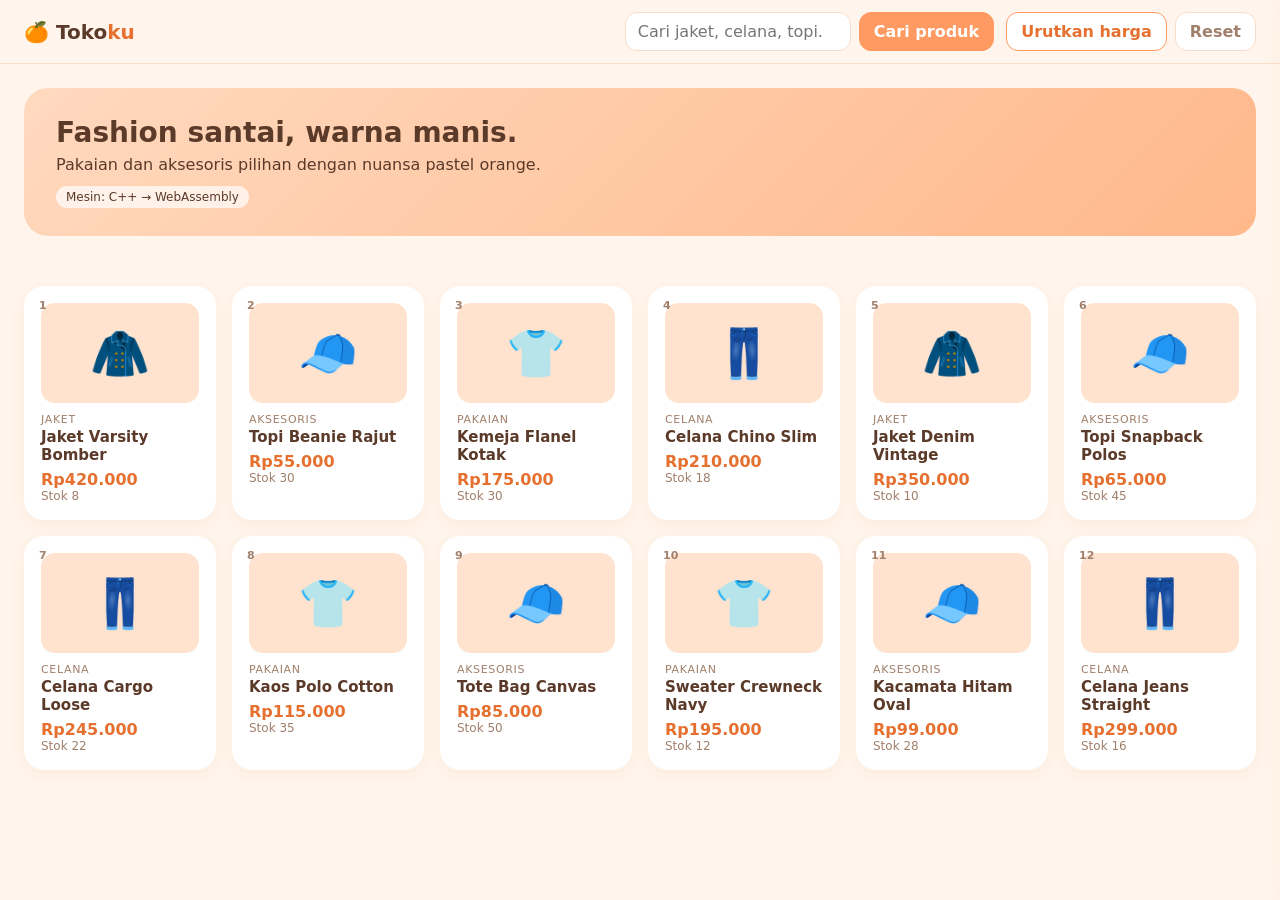
==== web/index.html @ 899a1a5c "Tokoku 1.1" ====
<!doctype html>
<html lang="id">
<head>
  <meta charset="utf-8">
  <meta name="viewport" content="width=device-width, initial-scale=1">
  <title>Tokoku - Fashion & Aksesoris</title>
  <link rel="stylesheet" href="css/style.css">
</head>
<body>
  <header class="topbar">
    <div class="brand">🍊 Toko<span>ku</span></div>
    <form id="form-cari" class="cari">
      <input id="kata" type="search" placeholder="Cari jaket, celana, topi..." autocomplete="off">
      <button type="submit" class="btn btn-utama">Cari produk</button>
    </form>
    <div class="urut">
      <button id="btn-urut" class="btn">Urutkan harga</button>
      <button id="btn-reset" class="btn btn-hantu">Reset</button>
    </div>
  </header>

  <main id="utama">
    <section class="hero">
      <h1>Fashion santai, warna manis.</h1>
      <p>Pakaian dan aksesoris pilihan dengan nuansa pastel orange.</p>
      <span id="badge" class="badge">Memuat mesin C++...</span>
    </section>
    <p id="status" class="status"></p>
    <div id="grid" class="grid"></div>
  </main>

  <aside id="panel" class="panel" aria-hidden="true">
    <header class="panel-kepala">
      <h2 id="panel-judul">Log</h2>
      <button id="panel-tutup" class="tutup" aria-label="Tutup panel log">✕ Tutup</button>
    </header>
    <section id="ringkasan" class="ringkasan"></section>
    <div class="toolbar">
      <button id="btn-putar" class="btn btn-utama">⏸ Jeda</button>
      <button id="btn-lompat" class="btn">⏭ Lompat ke hasil</button>
      <button id="btn-unduh" class="btn">⬇ Unduh log (.txt)</button>
    </div>
    <section id="langkah" class="langkah-daftar"></section>
  </aside>

  <script src="js/engine.js"></script>
  <script src="js/urutan.js"></script>
  <script src="js/tampilan-katalog.js"></script>
  <script src="js/panel-log.js"></script>
  <script src="js/app.js"></script>
</body>
</html>
---- web/css/style.css ----
:root{--bg:#FFF5EC;--kartu:#fff;--peach:#FFE3CF;--orange:#FF9A62;--deep:#E5702F;--ink:#5B3A29;
--muted:#A07F6B;--garis:#F7DDC9;--banding:#FFC857;--geser:#FF7A59;--ok:#6DBE75}
*{box-sizing:border-box}
body{margin:0;font-family:system-ui,-apple-system,"Segoe UI",sans-serif;background:var(--bg);color:var(--ink)}
.topbar{position:sticky;top:0;z-index:5;display:flex;flex-wrap:wrap;gap:12px;align-items:center;
padding:12px 24px;background:rgba(255,245,236,.94);backdrop-filter:blur(8px);border-bottom:1px solid var(--garis)}
.brand{font-weight:800;font-size:20px;margin-right:auto}.brand span{color:var(--deep)}
.cari,.urut{display:flex;gap:8px;align-items:center}
input{font:inherit;padding:9px 12px;border:1px solid var(--garis);border-radius:12px;background:#fff;color:var(--ink)}
input:focus{outline:2px solid var(--orange)}
.btn{font:inherit;font-weight:600;padding:9px 14px;border-radius:12px;border:1px solid var(--orange);
background:#fff;color:var(--deep);cursor:pointer}
.btn:hover{background:var(--peach)}
.btn-utama{background:var(--orange);color:#fff}.btn-utama:hover{background:var(--deep)}
.btn-hantu{border-color:var(--garis);color:var(--muted)}
#utama{padding:24px;transition:padding .25s}
.hero{background:linear-gradient(135deg,#FFD9BF,#FFB88A);border-radius:24px;padding:28px 32px;margin-bottom:16px}
.hero h1{margin:0 0 6px;font-size:28px}.hero p{margin:0 0 12px}
.badge{display:inline-block;font-size:12px;padding:4px 10px;border-radius:99px;background:rgba(255,255,255,.7)}
.status{min-height:22px;margin:0 0 12px;color:var(--muted);font-size:14px}
.grid{display:grid;grid-template-columns:repeat(auto-fill,minmax(180px,1fr));gap:16px}
.kartu{position:relative;background:var(--kartu);border-radius:20px;padding:14px;border:3px solid transparent;
box-shadow:0 4px 14px rgba(229,112,47,.08);transition:transform .15s,opacity .2s,border-color .15s}
.nomor{position:absolute;top:10px;left:12px;font-size:11px;font-weight:700;color:var(--muted)}
.gambar{height:100px;border-radius:14px;background:var(--peach);display:grid;place-items:center;font-size:48px;margin-bottom:10px}
.kategori{font-size:11px;text-transform:uppercase;letter-spacing:.06em;color:var(--muted)}
.kartu h3{margin:2px 0 6px;font-size:15px}.harga{font-weight:800;color:var(--deep)}.stok{font-size:12px;color:var(--muted)}
.is-compare{border-color:var(--banding);transform:translateY(-4px)}
.is-swap{border-color:var(--geser);transform:translateY(-4px) rotate(-1deg)}
.is-found,.is-match{border-color:var(--ok)}
.is-miss{border-color:#d9c6b9;border-style:dashed}
.is-dim{opacity:.35}
.kosong{grid-column:1/-1;text-align:center;color:var(--muted);padding:40px}
.panel{position:fixed;top:0;right:0;bottom:0;width:min(430px,100%);z-index:10;background:#fff;
border-left:1px solid var(--garis);box-shadow:-8px 0 30px rgba(229,112,47,.15);display:flex;flex-direction:column;
transform:translateX(105%);transition:transform .25s}
.panel.buka{transform:none}
.panel-kepala{display:flex;justify-content:space-between;align-items:center;padding:14px 16px;background:var(--peach)}
.panel-kepala h2{margin:0;font-size:17px}
.tutup{font:inherit;font-weight:700;border:0;background:#fff;color:var(--deep);padding:7px 12px;border-radius:10px;cursor:pointer}
.ringkasan{display:grid;grid-template-columns:1fr 1fr;gap:8px;padding:12px 16px}
.stat{background:var(--bg);border-radius:12px;padding:8px 12px}
.stat small{display:block;color:var(--muted);font-size:11px}.stat b{font-size:16px}
.toolbar{display:flex;flex-wrap:wrap;gap:8px;padding:0 16px 12px}
.toolbar .btn{padding:7px 10px;font-size:13px}
.langkah-daftar{flex:1;overflow:auto;padding:0 16px 16px}
details{border:1px solid var(--garis);border-radius:12px;margin-bottom:8px;overflow:hidden}
summary{cursor:pointer;padding:8px 12px;font-weight:700;background:var(--bg);font-size:13px}
.langkah{display:block;width:100%;text-align:left;font:12px/1.45 ui-monospace,Menlo,Consolas,monospace;
border:0;border-left:4px solid var(--garis);background:#fff;padding:6px 10px;cursor:pointer;color:var(--ink)}
.langkah:hover{background:var(--bg)}.langkah.aktif{background:var(--peach)}
.langkah .no{color:var(--muted);margin-right:6px}
.k-geser{border-left-color:var(--geser)}.k-stop{border-left-color:var(--banding)}
.k-cocok{border-left-color:var(--ok)}.k-tidak{border-left-color:#d9c6b9}
@media(min-width:1000px){body.panel-buka #utama{padding-right:455px}}
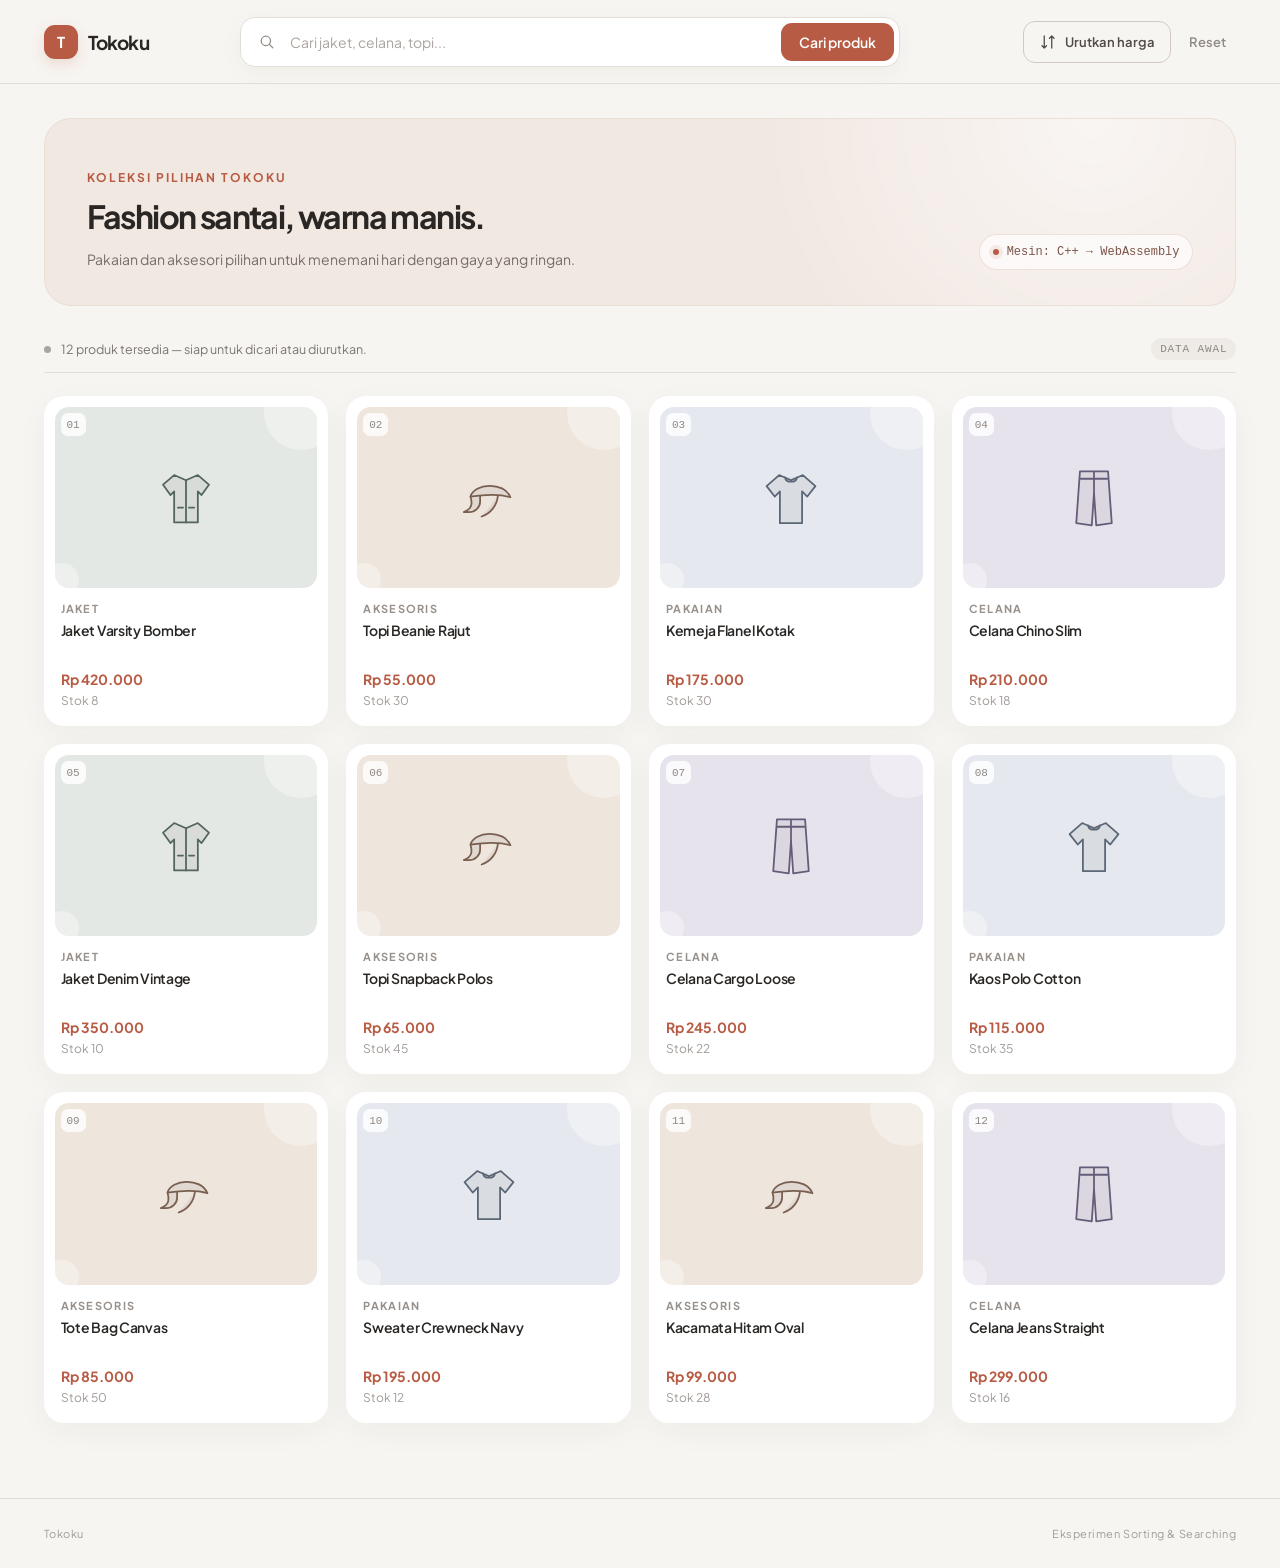
==== commit f85af430: "Tampilan Baru & Final" ====
--- a/web/index.html
+++ b/web/index.html
@@ -4,43 +4,77 @@
   <meta charset="utf-8">
   <meta name="viewport" content="width=device-width, initial-scale=1">
   <title>Tokoku - Fashion & Aksesoris</title>
+  <link rel="icon" href="data:,">
   <link rel="stylesheet" href="css/style.css">
 </head>
 <body>
-  <header class="topbar">
-    <div class="brand">🍊 Toko<span>ku</span></div>
-    <form id="form-cari" class="cari">
-      <input id="kata" type="search" placeholder="Cari jaket, celana, topi..." autocomplete="off">
-      <button type="submit" class="btn btn-utama">Cari produk</button>
-    </form>
-    <div class="urut">
-      <button id="btn-urut" class="btn">Urutkan harga</button>
-      <button id="btn-reset" class="btn btn-hantu">Reset</button>
+  <div class="page-content">
+    <header class="topbar">
+      <a class="brand" href="#"><span class="brand-mark" aria-hidden="true">T</span>Tokoku</a>
+
+      <form id="form-cari" class="search-box">
+        <svg aria-hidden="true" viewBox="0 0 24 24"><circle cx="10.5" cy="10.5" r="6.2"/><path d="m15.2 15.2 4.5 4.5"/></svg>
+        <input id="kata" type="search" aria-label="Cari produk" placeholder="Cari jaket, celana, topi..." autocomplete="off">
+        <button type="submit">Cari produk</button>
+      </form>
+
+      <div class="topbar-actions">
+        <button id="btn-urut" class="sort-button" type="button">
+          <svg aria-hidden="true" viewBox="0 0 24 24"><path d="M7 4v16M4 17l3 3 3-3M17 20V4M14 7l3-3 3 3"/></svg>
+          Urutkan harga
+        </button>
+        <button id="btn-reset" class="reset-button" type="button">Reset</button>
+      </div>
+    </header>
+
+    <main>
+      <section class="compact-hero">
+        <div>
+          <p class="eyebrow">Koleksi pilihan Tokoku</p>
+          <h1>Fashion santai, warna manis.</h1>
+          <p>Pakaian dan aksesori pilihan untuk menemani hari dengan gaya yang ringan.</p>
+        </div>
+        <span class="engine-badge"><i></i><span id="badge">Memuat mesin C++...</span></span>
+      </section>
+
+      <section class="catalog" aria-label="Katalog produk">
+        <div class="catalog-status">
+          <div>
+            <span id="status-dot" class="status-dot"></span>
+            <p id="status"></p>
+          </div>
+          <span id="status-metode">Data awal</span>
+        </div>
+        <div id="grid" class="product-grid"></div>
+      </section>
+    </main>
+
+    <footer>
+      <span>Tokoku</span>
+      <span>Eksperimen Sorting &amp; Searching</span>
+    </footer>
+  </div>
+
+  <aside id="panel" class="log-panel" aria-label="Log algoritma" aria-hidden="true">
+    <div class="log-header">
+      <div>
+        <span id="panel-kicker" class="log-kicker"></span>
+        <h2 id="panel-judul">Log</h2>
+      </div>
+      <button id="panel-tutup" class="close-button" type="button" aria-label="Tutup panel log">
+        <span aria-hidden="true">×</span> Tutup
+      </button>
     </div>
-  </header>
-
-  <main id="utama">
-    <section class="hero">
-      <h1>Fashion santai, warna manis.</h1>
-      <p>Pakaian dan aksesoris pilihan dengan nuansa pastel orange.</p>
-      <span id="badge" class="badge">Memuat mesin C++...</span>
-    </section>
-    <p id="status" class="status"></p>
-    <div id="grid" class="grid"></div>
-  </main>
-
-  <aside id="panel" class="panel" aria-hidden="true">
-    <header class="panel-kepala">
-      <h2 id="panel-judul">Log</h2>
-      <button id="panel-tutup" class="tutup" aria-label="Tutup panel log">✕ Tutup</button>
-    </header>
-    <section id="ringkasan" class="ringkasan"></section>
-    <div class="toolbar">
-      <button id="btn-putar" class="btn btn-utama">⏸ Jeda</button>
-      <button id="btn-lompat" class="btn">⏭ Lompat ke hasil</button>
-      <button id="btn-unduh" class="btn">⬇ Unduh log (.txt)</button>
+    <div class="log-content">
+      <div id="ringkasan" class="summary-grid"></div>
+      <div class="log-actions">
+        <button id="btn-putar" type="button">Ⅱ Jeda</button>
+        <button id="btn-lompat" type="button">» Lompat ke hasil</button>
+        <button id="btn-unduh" type="button">↓ Unduh log (.txt)</button>
+      </div>
+      <div id="legenda" class="log-legend"></div>
+      <div id="langkah" class="log-groups"></div>
     </div>
-    <section id="langkah" class="langkah-daftar"></section>
   </aside>
 
   <script src="js/engine.js"></script>
--- a/web/css/style.css
+++ b/web/css/style.css
@@ -1,55 +1,1015 @@
-:root{--bg:#FFF5EC;--kartu:#fff;--peach:#FFE3CF;--orange:#FF9A62;--deep:#E5702F;--ink:#5B3A29;
---muted:#A07F6B;--garis:#F7DDC9;--banding:#FFC857;--geser:#FF7A59;--ok:#6DBE75}
-*{box-sizing:border-box}
-body{margin:0;font-family:system-ui,-apple-system,"Segoe UI",sans-serif;background:var(--bg);color:var(--ink)}
-.topbar{position:sticky;top:0;z-index:5;display:flex;flex-wrap:wrap;gap:12px;align-items:center;
-padding:12px 24px;background:rgba(255,245,236,.94);backdrop-filter:blur(8px);border-bottom:1px solid var(--garis)}
-.brand{font-weight:800;font-size:20px;margin-right:auto}.brand span{color:var(--deep)}
-.cari,.urut{display:flex;gap:8px;align-items:center}
-input{font:inherit;padding:9px 12px;border:1px solid var(--garis);border-radius:12px;background:#fff;color:var(--ink)}
-input:focus{outline:2px solid var(--orange)}
-.btn{font:inherit;font-weight:600;padding:9px 14px;border-radius:12px;border:1px solid var(--orange);
-background:#fff;color:var(--deep);cursor:pointer}
-.btn:hover{background:var(--peach)}
-.btn-utama{background:var(--orange);color:#fff}.btn-utama:hover{background:var(--deep)}
-.btn-hantu{border-color:var(--garis);color:var(--muted)}
-#utama{padding:24px;transition:padding .25s}
-.hero{background:linear-gradient(135deg,#FFD9BF,#FFB88A);border-radius:24px;padding:28px 32px;margin-bottom:16px}
-.hero h1{margin:0 0 6px;font-size:28px}.hero p{margin:0 0 12px}
-.badge{display:inline-block;font-size:12px;padding:4px 10px;border-radius:99px;background:rgba(255,255,255,.7)}
-.status{min-height:22px;margin:0 0 12px;color:var(--muted);font-size:14px}
-.grid{display:grid;grid-template-columns:repeat(auto-fill,minmax(180px,1fr));gap:16px}
-.kartu{position:relative;background:var(--kartu);border-radius:20px;padding:14px;border:3px solid transparent;
-box-shadow:0 4px 14px rgba(229,112,47,.08);transition:transform .15s,opacity .2s,border-color .15s}
-.nomor{position:absolute;top:10px;left:12px;font-size:11px;font-weight:700;color:var(--muted)}
-.gambar{height:100px;border-radius:14px;background:var(--peach);display:grid;place-items:center;font-size:48px;margin-bottom:10px}
-.kategori{font-size:11px;text-transform:uppercase;letter-spacing:.06em;color:var(--muted)}
-.kartu h3{margin:2px 0 6px;font-size:15px}.harga{font-weight:800;color:var(--deep)}.stok{font-size:12px;color:var(--muted)}
-.is-compare{border-color:var(--banding);transform:translateY(-4px)}
-.is-swap{border-color:var(--geser);transform:translateY(-4px) rotate(-1deg)}
-.is-found,.is-match{border-color:var(--ok)}
-.is-miss{border-color:#d9c6b9;border-style:dashed}
-.is-dim{opacity:.35}
-.kosong{grid-column:1/-1;text-align:center;color:var(--muted);padding:40px}
-.panel{position:fixed;top:0;right:0;bottom:0;width:min(430px,100%);z-index:10;background:#fff;
-border-left:1px solid var(--garis);box-shadow:-8px 0 30px rgba(229,112,47,.15);display:flex;flex-direction:column;
-transform:translateX(105%);transition:transform .25s}
-.panel.buka{transform:none}
-.panel-kepala{display:flex;justify-content:space-between;align-items:center;padding:14px 16px;background:var(--peach)}
-.panel-kepala h2{margin:0;font-size:17px}
-.tutup{font:inherit;font-weight:700;border:0;background:#fff;color:var(--deep);padding:7px 12px;border-radius:10px;cursor:pointer}
-.ringkasan{display:grid;grid-template-columns:1fr 1fr;gap:8px;padding:12px 16px}
-.stat{background:var(--bg);border-radius:12px;padding:8px 12px}
-.stat small{display:block;color:var(--muted);font-size:11px}.stat b{font-size:16px}
-.toolbar{display:flex;flex-wrap:wrap;gap:8px;padding:0 16px 12px}
-.toolbar .btn{padding:7px 10px;font-size:13px}
-.langkah-daftar{flex:1;overflow:auto;padding:0 16px 16px}
-details{border:1px solid var(--garis);border-radius:12px;margin-bottom:8px;overflow:hidden}
-summary{cursor:pointer;padding:8px 12px;font-weight:700;background:var(--bg);font-size:13px}
-.langkah{display:block;width:100%;text-align:left;font:12px/1.45 ui-monospace,Menlo,Consolas,monospace;
-border:0;border-left:4px solid var(--garis);background:#fff;padding:6px 10px;cursor:pointer;color:var(--ink)}
-.langkah:hover{background:var(--bg)}.langkah.aktif{background:var(--peach)}
-.langkah .no{color:var(--muted);margin-right:6px}
-.k-geser{border-left-color:var(--geser)}.k-stop{border-left-color:var(--banding)}
-.k-cocok{border-left-color:var(--ok)}.k-tidak{border-left-color:#d9c6b9}
-@media(min-width:1000px){body.panel-buka #utama{padding-right:455px}}
+@import url('https://fonts.googleapis.com/css2?family=Plus+Jakarta+Sans:wght@400;500;600;700&display=swap');
+
+:root {
+  font-family: 'Plus Jakarta Sans', sans-serif;
+  color: #292624;
+  background: #f7f5f1;
+  font-synthesis: none;
+  text-rendering: optimizeLegibility;
+  --ink: #292624;
+  --muted: #77716d;
+  --paper: #f7f5f1;
+  --white: #ffffff;
+  --soft: #f1e8e2;
+  --primary: #b75b44;
+  --primary-dark: #93432f;
+  --line: #e3ddd8;
+  --shift: #6d60c6;
+  --stop: #e08a32;
+  --match: #258b70;
+  --miss: #a3a09d;
+}
+
+* {
+  box-sizing: border-box;
+}
+
+html {
+  scroll-behavior: smooth;
+}
+
+body {
+  margin: 0;
+  min-width: 320px;
+  min-height: 100vh;
+  background: var(--paper);
+}
+
+button,
+input {
+  font: inherit;
+}
+
+button,
+a {
+  -webkit-tap-highlight-color: transparent;
+}
+
+button {
+  cursor: pointer;
+}
+
+a {
+  color: inherit;
+  text-decoration: none;
+}
+
+svg {
+  display: block;
+}
+
+.app-shell {
+  min-height: 100vh;
+}
+
+.page-content {
+  min-width: 0;
+  transition: margin-right 280ms ease;
+}
+
+body.panel-buka .page-content {
+  margin-right: 430px;
+}
+
+.topbar {
+  min-height: 84px;
+  padding: 16px clamp(24px, 3.4vw, 52px);
+  display: grid;
+  grid-template-columns: 170px minmax(340px, 660px) auto;
+  align-items: center;
+  gap: 26px;
+  border-bottom: 1px solid var(--line);
+  background: rgba(247, 245, 241, 0.95);
+  position: sticky;
+  top: 0;
+  z-index: 20;
+  backdrop-filter: blur(16px);
+}
+
+body.panel-buka .topbar {
+  grid-template-columns: 150px minmax(280px, 1fr) auto;
+  gap: 18px;
+}
+
+.brand {
+  width: fit-content;
+  display: flex;
+  align-items: center;
+  gap: 10px;
+  font-size: 19px;
+  font-weight: 700;
+  letter-spacing: -0.04em;
+}
+
+.brand-mark {
+  width: 34px;
+  height: 34px;
+  display: grid;
+  place-items: center;
+  border-radius: 11px;
+  color: white;
+  background: var(--primary);
+  font-size: 15px;
+  box-shadow: 0 5px 14px rgba(183, 91, 68, 0.18);
+}
+
+.search-box {
+  height: 50px;
+  padding: 5px 5px 5px 17px;
+  display: flex;
+  align-items: center;
+  gap: 12px;
+  border: 1px solid var(--line);
+  border-radius: 15px;
+  background: var(--white);
+  box-shadow: 0 6px 24px rgba(56, 42, 35, 0.035);
+}
+
+.search-box:focus-within {
+  border-color: rgba(183, 91, 68, 0.55);
+  box-shadow: 0 0 0 3px rgba(183, 91, 68, 0.08);
+}
+
+.search-box svg,
+.sort-button svg {
+  width: 18px;
+  flex: none;
+  fill: none;
+  stroke: currentColor;
+  stroke-width: 1.7;
+  stroke-linecap: round;
+  stroke-linejoin: round;
+}
+
+.search-box svg {
+  color: #928b86;
+}
+
+.search-box input {
+  min-width: 0;
+  width: 100%;
+  border: 0;
+  outline: none;
+  color: var(--ink);
+  background: transparent;
+  font-size: 14px;
+}
+
+.search-box input::placeholder {
+  color: #aaa39e;
+}
+
+.search-box button {
+  height: 38px;
+  padding: 0 18px;
+  flex: none;
+  border: 0;
+  border-radius: 11px;
+  color: white;
+  background: var(--primary);
+  font-size: 14px;
+  font-weight: 600;
+  transition: background 160ms ease, transform 160ms ease;
+}
+
+.search-box button:hover {
+  background: var(--primary-dark);
+}
+
+.search-box button:active {
+  transform: translateY(1px);
+}
+
+.topbar-actions {
+  display: flex;
+  justify-content: flex-end;
+  align-items: center;
+  gap: 8px;
+}
+
+.sort-button {
+  height: 42px;
+  padding: 0 15px;
+  display: flex;
+  align-items: center;
+  gap: 8px;
+  border: 1px solid #d3c8c1;
+  border-radius: 12px;
+  color: #514a46;
+  background: transparent;
+  font-size: 13px;
+  font-weight: 600;
+  white-space: nowrap;
+}
+
+.sort-button:hover {
+  border-color: var(--primary);
+  color: var(--primary-dark);
+  background: #fffaf7;
+}
+
+.reset-button {
+  height: 42px;
+  padding: 0 10px;
+  border: 0;
+  color: #918b87;
+  background: transparent;
+  font-size: 13px;
+  font-weight: 600;
+}
+
+.reset-button:hover {
+  color: var(--ink);
+}
+
+.compact-hero {
+  margin: 34px clamp(24px, 3.4vw, 52px) 20px;
+  min-height: 188px;
+  padding: 35px 42px;
+  display: flex;
+  align-items: flex-end;
+  justify-content: space-between;
+  gap: 28px;
+  border: 1px solid #eaded6;
+  border-radius: 27px;
+  background:
+    radial-gradient(circle at 88% 0%, rgba(255, 255, 255, 0.58), transparent 31%),
+    var(--soft);
+}
+
+.eyebrow {
+  margin: 0 0 13px;
+  color: var(--primary);
+  font-size: 12px;
+  font-weight: 700;
+  letter-spacing: 0.16em;
+  text-transform: uppercase;
+}
+
+.compact-hero h1 {
+  margin: 0;
+  font-size: clamp(27px, 2.5vw, 39px);
+  line-height: 1.16;
+  letter-spacing: -0.05em;
+}
+
+.compact-hero p:last-child {
+  margin: 13px 0 0;
+  color: #776d67;
+  font-size: 14px;
+  line-height: 1.6;
+}
+
+.engine-badge {
+  padding: 10px 13px;
+  display: flex;
+  align-items: center;
+  gap: 8px;
+  border: 1px solid rgba(183, 91, 68, 0.17);
+  border-radius: 999px;
+  color: #7d5649;
+  background: rgba(255, 255, 255, 0.64);
+  font-family: ui-monospace, SFMono-Regular, Menlo, monospace;
+  font-size: 12px;
+  white-space: nowrap;
+}
+
+.engine-badge i {
+  width: 6px;
+  height: 6px;
+  border-radius: 50%;
+  background: var(--primary);
+  box-shadow: 0 0 0 4px rgba(183, 91, 68, 0.1);
+}
+
+.catalog {
+  padding: 0 clamp(24px, 3.4vw, 52px) 75px;
+}
+
+.catalog-status {
+  min-height: 47px;
+  display: flex;
+  align-items: center;
+  justify-content: space-between;
+  gap: 25px;
+  border-bottom: 1px solid var(--line);
+  color: #7c7571;
+  font-size: 12.5px;
+}
+
+.catalog-status > div {
+  display: flex;
+  align-items: center;
+  gap: 10px;
+}
+
+.catalog-status p {
+  margin: 0;
+}
+
+.catalog-status > span {
+  padding: 5px 9px;
+  border-radius: 999px;
+  color: #8e8782;
+  background: #eeebe7;
+  font-family: ui-monospace, SFMono-Regular, Menlo, monospace;
+  font-size: 11px;
+  text-transform: uppercase;
+  letter-spacing: 0.08em;
+}
+
+.status-dot {
+  width: 7px;
+  height: 7px;
+  border-radius: 50%;
+  background: #a9a5a2;
+}
+
+.status-dot.sorting {
+  background: var(--shift);
+  box-shadow: 0 0 0 4px rgba(109, 96, 198, 0.1);
+}
+
+.status-dot.search {
+  background: var(--match);
+  box-shadow: 0 0 0 4px rgba(37, 139, 112, 0.1);
+}
+
+.product-grid {
+  padding-top: 23px;
+  display: grid;
+  grid-template-columns: repeat(4, minmax(0, 1fr));
+  gap: 18px;
+}
+
+.product-card {
+  min-width: 0;
+  padding: 10px;
+  position: relative;
+  border: 1px solid transparent;
+  border-radius: 20px;
+  background: var(--white);
+  box-shadow: 0 8px 30px rgba(57, 42, 34, 0.045);
+  transition: opacity 200ms ease, transform 200ms ease, border 200ms ease, box-shadow 200ms ease;
+}
+
+.card-number {
+  min-width: 25px;
+  height: 23px;
+  padding: 0 6px;
+  position: absolute;
+  z-index: 2;
+  top: 16px;
+  left: 16px;
+  display: grid;
+  place-items: center;
+  border-radius: 7px;
+  color: #8e8782;
+  background: rgba(255, 255, 255, 0.8);
+  font-family: ui-monospace, SFMono-Regular, Menlo, monospace;
+  font-size: 11px;
+  backdrop-filter: blur(8px);
+}
+
+.illustration-area {
+  aspect-ratio: 1.45;
+  position: relative;
+  display: grid;
+  place-items: center;
+  overflow: hidden;
+  border-radius: 14px;
+  background: #f1e8e2;
+}
+
+.category-jaket {
+  background: #e4e8e4;
+}
+
+.category-aksesoris {
+  background: #eee5dd;
+}
+
+.category-pakaian {
+  background: #e5e9ef;
+}
+
+.category-celana {
+  background: #e7e3ed;
+}
+
+.illustration-area::before,
+.illustration-area::after {
+  content: '';
+  position: absolute;
+  border-radius: 50%;
+  background: rgba(255, 255, 255, 0.32);
+}
+
+.illustration-area::before {
+  width: 74px;
+  height: 74px;
+  top: -31px;
+  right: -21px;
+}
+
+.illustration-area::after {
+  width: 34px;
+  height: 34px;
+  left: -10px;
+  bottom: -9px;
+}
+
+.product-icon {
+  width: 74px;
+  height: 74px;
+  position: relative;
+  z-index: 1;
+  fill: rgba(77, 70, 67, 0.08);
+  stroke: #635c58;
+  stroke-width: 2.4;
+  stroke-linejoin: round;
+  stroke-linecap: round;
+}
+
+.product-icon.jacket {
+  stroke: #53655e;
+}
+
+.product-icon.shirt {
+  stroke: #5b6676;
+}
+
+.product-icon.trousers {
+  stroke: #655c7a;
+}
+
+.product-icon.accessory {
+  stroke: #795f50;
+}
+
+.state-label {
+  position: absolute;
+  right: 9px;
+  bottom: 9px;
+  padding: 5px 7px;
+  border-radius: 6px;
+  color: white;
+  font-family: ui-monospace, SFMono-Regular, Menlo, monospace;
+  font-size: 10px;
+  font-weight: 700;
+  letter-spacing: 0.06em;
+}
+
+.state-label.shift {
+  background: var(--shift);
+}
+
+.state-label.stop {
+  background: var(--stop);
+}
+
+.state-label.match {
+  background: var(--match);
+}
+
+.state-label.checking {
+  color: #686360;
+  background: #ddd9d5;
+}
+
+.product-copy {
+  padding: 14px 6px 7px;
+}
+
+.product-copy p {
+  margin: 0 0 6px;
+  color: #98908a;
+  font-size: 11px;
+  font-weight: 700;
+  letter-spacing: 0.12em;
+  text-transform: uppercase;
+}
+
+.product-copy h3 {
+  min-height: 40px;
+  margin: 0 0 9px;
+  font-size: 14px;
+  font-weight: 600;
+  line-height: 1.4;
+  letter-spacing: -0.02em;
+}
+
+.product-copy strong {
+  display: block;
+  color: var(--primary);
+  font-size: 14px;
+  font-weight: 700;
+}
+
+.product-copy > span {
+  display: block;
+  margin-top: 5px;
+  color: #a09a96;
+  font-size: 12px;
+}
+
+.product-card.shift {
+  border-color: var(--shift);
+  transform: translateY(-5px);
+  box-shadow: 0 11px 24px rgba(109, 96, 198, 0.13);
+}
+
+.product-card.stop {
+  border-color: var(--stop);
+  transform: translateY(-5px);
+  box-shadow: 0 11px 24px rgba(224, 138, 50, 0.14);
+}
+
+.product-card.match {
+  border-color: var(--match);
+  box-shadow: 0 8px 23px rgba(37, 139, 112, 0.12);
+}
+
+.product-card.checking {
+  border-color: #aaa5a1;
+  border-style: dashed;
+}
+
+.product-card.dimmed {
+  opacity: 0.35;
+}
+
+.log-panel {
+  display: none;
+  width: 430px;
+  height: 100vh;
+  position: fixed;
+  z-index: 40;
+  inset: 0 0 0 auto;
+  overflow-y: auto;
+  border-left: 1px solid #e6ddd7;
+  background: white;
+  box-shadow: -16px 0 45px rgba(52, 39, 31, 0.08);
+  animation: panel-in 260ms ease both;
+}
+
+@keyframes panel-in {
+  from {
+    transform: translateX(30px);
+    opacity: 0;
+  }
+}
+
+.log-header {
+  min-height: 93px;
+  padding: 22px 24px;
+  display: flex;
+  align-items: center;
+  justify-content: space-between;
+  gap: 20px;
+  border-bottom: 1px solid #e9dbd2;
+  background: var(--soft);
+}
+
+.log-kicker {
+  display: block;
+  margin-bottom: 5px;
+  color: #9c7163;
+  font-size: 11px;
+  font-weight: 700;
+  letter-spacing: 0.12em;
+  text-transform: uppercase;
+}
+
+.log-header h2 {
+  margin: 0;
+  font-size: 15px;
+  letter-spacing: -0.03em;
+}
+
+.close-button {
+  height: 35px;
+  padding: 0 11px;
+  display: flex;
+  align-items: center;
+  gap: 6px;
+  border: 1px solid rgba(183, 91, 68, 0.23);
+  border-radius: 10px;
+  color: var(--primary-dark);
+  background: rgba(255, 255, 255, 0.7);
+  font-size: 12.5px;
+  font-weight: 700;
+}
+
+.close-button span {
+  font-size: 17px;
+  font-weight: 400;
+  line-height: 1;
+}
+
+.log-content {
+  padding: 18px;
+}
+
+.summary-grid {
+  display: grid;
+  grid-template-columns: 1fr 1fr;
+  gap: 8px;
+}
+
+.summary-grid > div {
+  min-height: 66px;
+  padding: 12px 14px;
+  display: flex;
+  flex-direction: column;
+  justify-content: center;
+  border: 1px solid #eee9e5;
+  border-radius: 13px;
+  background: #faf9f7;
+}
+
+.summary-grid span {
+  margin-bottom: 4px;
+  color: #9c9590;
+  font-size: 11px;
+}
+
+.summary-grid strong {
+  font-size: 14px;
+  font-weight: 700;
+}
+
+.log-actions {
+  padding: 14px 0;
+  display: grid;
+  grid-template-columns: auto auto 1fr;
+  gap: 6px;
+  border-bottom: 1px solid #eee9e5;
+}
+
+.log-actions button {
+  height: 32px;
+  padding: 0 9px;
+  border: 1px solid #ded8d4;
+  border-radius: 9px;
+  color: #665f5b;
+  background: white;
+  font-size: 11px;
+  font-weight: 600;
+  white-space: nowrap;
+}
+
+.log-actions button:first-child {
+  color: white;
+  border-color: var(--primary);
+  background: var(--primary);
+}
+
+.log-actions button span {
+  margin-right: 3px;
+  font-weight: 700;
+}
+
+.log-legend {
+  padding: 12px 2px 4px;
+  display: flex;
+  align-items: center;
+  gap: 15px;
+  color: #8e8883;
+  font-size: 11px;
+}
+
+.log-legend span {
+  display: flex;
+  align-items: center;
+  gap: 5px;
+}
+
+.log-legend i {
+  width: 7px;
+  height: 7px;
+  border-radius: 50%;
+}
+
+.log-legend i.shift {
+  background: var(--shift);
+}
+
+.log-legend i.stop {
+  background: var(--stop);
+}
+
+.log-legend i.match {
+  background: var(--match);
+}
+
+.log-legend i.miss {
+  background: var(--miss);
+}
+
+.log-groups {
+  margin-top: 8px;
+  border: 1px solid #e8e3df;
+  border-radius: 13px;
+  overflow: hidden;
+}
+
+.log-groups details + details {
+  border-top: 1px solid #e8e3df;
+}
+
+.log-groups summary {
+  min-height: 42px;
+  padding: 0 13px;
+  display: flex;
+  align-items: center;
+  justify-content: space-between;
+  color: #4c4744;
+  background: #faf9f7;
+  font-size: 12px;
+  font-weight: 700;
+  list-style: none;
+  cursor: pointer;
+}
+
+.log-groups summary::-webkit-details-marker {
+  display: none;
+}
+
+.log-groups details[open] summary > span:last-child {
+  transform: rotate(180deg);
+}
+
+.step-list {
+  padding: 7px;
+  background: white;
+}
+
+.log-line {
+  margin: 3px 0;
+  padding: 9px 8px 9px 11px;
+  border-left: 3px solid var(--miss);
+  color: #5d5753;
+  background: #fcfbfa;
+  font-family: ui-monospace, SFMono-Regular, Menlo, monospace;
+  font-size: 11.5px;
+  line-height: 1.55;
+}
+
+.log-line.shift {
+  border-left-color: var(--shift);
+}
+
+.log-line.stop {
+  border-left-color: var(--stop);
+}
+
+.log-line.match {
+  border-left-color: var(--match);
+}
+
+.log-line.active {
+  background: #f3ede8;
+  box-shadow: inset 0 0 0 1px #e8d9cf;
+}
+
+footer {
+  min-height: 70px;
+  padding: 0 clamp(24px, 3.4vw, 52px);
+  display: flex;
+  align-items: center;
+  justify-content: space-between;
+  border-top: 1px solid var(--line);
+  color: #a19b96;
+  font-size: 11px;
+  letter-spacing: 0.05em;
+}
+
+.sr-only {
+  width: 1px;
+  height: 1px;
+  padding: 0;
+  margin: -1px;
+  position: absolute;
+  overflow: hidden;
+  clip: rect(0, 0, 0, 0);
+  white-space: nowrap;
+  border: 0;
+}
+
+@media (max-width: 1160px) {
+  body.panel-buka .page-content {
+    margin-right: 390px;
+  }
+
+  .log-panel {
+    width: 390px;
+  }
+
+  .topbar,
+  body.panel-buka .topbar {
+    grid-template-columns: 125px minmax(260px, 1fr) auto;
+  }
+
+  .topbar {
+    padding-inline: 24px;
+  }
+
+  .reset-button {
+    display: none;
+  }
+
+  .compact-hero {
+    margin-inline: 24px;
+  }
+
+  .catalog {
+    padding-inline: 24px;
+  }
+
+  .product-grid {
+    grid-template-columns: repeat(3, minmax(0, 1fr));
+  }
+
+  body.panel-buka .product-grid {
+    grid-template-columns: repeat(2, minmax(0, 1fr));
+  }
+}
+
+@media (max-width: 760px) {
+  body.panel-buka .page-content {
+    margin-right: 0;
+  }
+
+  .topbar,
+  body.panel-buka .topbar {
+    min-height: 132px;
+    padding: 14px 18px;
+    grid-template-columns: 1fr auto;
+    align-items: center;
+    gap: 12px;
+  }
+
+  .brand {
+    font-size: 17px;
+  }
+
+  .brand-mark {
+    width: 31px;
+    height: 31px;
+    border-radius: 10px;
+  }
+
+  .search-box {
+    height: 44px;
+    padding-left: 13px;
+    grid-row: 2;
+    grid-column: 1 / -1;
+  }
+
+  .search-box button {
+    height: 34px;
+    padding-inline: 13px;
+    font-size: 12.5px;
+  }
+
+  .search-box input {
+    font-size: 13px;
+  }
+
+  .topbar-actions {
+    justify-self: end;
+  }
+
+  .sort-button {
+    width: 40px;
+    height: 38px;
+    padding: 0;
+    justify-content: center;
+    font-size: 0;
+  }
+
+  .sort-button svg {
+    width: 17px;
+  }
+
+  .reset-button {
+    display: block;
+    height: 38px;
+  }
+
+  .compact-hero {
+    min-height: 230px;
+    margin: 20px 16px 12px;
+    padding: 29px 25px;
+    align-items: flex-start;
+    flex-direction: column;
+    justify-content: center;
+    border-radius: 23px;
+  }
+
+  .compact-hero h1 {
+    font-size: 29px;
+  }
+
+  .compact-hero p:last-child {
+    max-width: 300px;
+  }
+
+  .engine-badge {
+    padding: 8px 10px;
+    white-space: normal;
+  }
+
+  .catalog {
+    padding: 0 16px 55px;
+  }
+
+  .catalog-status {
+    min-height: 57px;
+  }
+
+  .catalog-status > span {
+    display: none;
+  }
+
+  .catalog-status p {
+    font-size: 12px;
+    line-height: 1.45;
+  }
+
+  .product-grid,
+  body.panel-buka .product-grid {
+    padding-top: 16px;
+    grid-template-columns: repeat(2, minmax(0, 1fr));
+    gap: 12px;
+  }
+
+  .product-card {
+    padding: 7px;
+    border-radius: 16px;
+  }
+
+  .illustration-area {
+    aspect-ratio: 1.2;
+    border-radius: 11px;
+  }
+
+  .product-icon {
+    width: 60px;
+    height: 60px;
+  }
+
+  .card-number {
+    top: 12px;
+    left: 12px;
+  }
+
+  .product-copy {
+    padding: 12px 5px 6px;
+  }
+
+  .product-copy h3 {
+    min-height: 38px;
+    font-size: 13px;
+  }
+
+  .product-copy strong {
+    font-size: 12.5px;
+  }
+
+  .log-panel {
+    width: 100%;
+  }
+
+  footer {
+    padding-inline: 18px;
+  }
+}
+
+@media (prefers-reduced-motion: reduce) {
+  *,
+  *::before,
+  *::after {
+    animation-duration: 0.01ms !important;
+    transition-duration: 0.01ms !important;
+  }
+}
+
+/* ---- tambahan untuk proyek ini ---- */
+.log-panel.buka { display: block; }
+.log-actions { display: flex; flex-wrap: wrap; }
+.log-actions button:last-child { flex: none; }
+.log-line {
+  display: block;
+  width: 100%;
+  margin: 3px 0;
+  border: 0;
+  border-left: 3px solid var(--miss);
+  text-align: left;
+  cursor: pointer;
+}
+.log-line:hover { background: #f6f1ed; }
+.log-line .no { margin-right: 6px; color: #aaa39e; }
+.empty { grid-column: 1 / -1; padding: 48px 0; text-align: center; color: #8e8782; font-size: 14px; }
+.log-header { position: sticky; top: 0; z-index: 2; }
